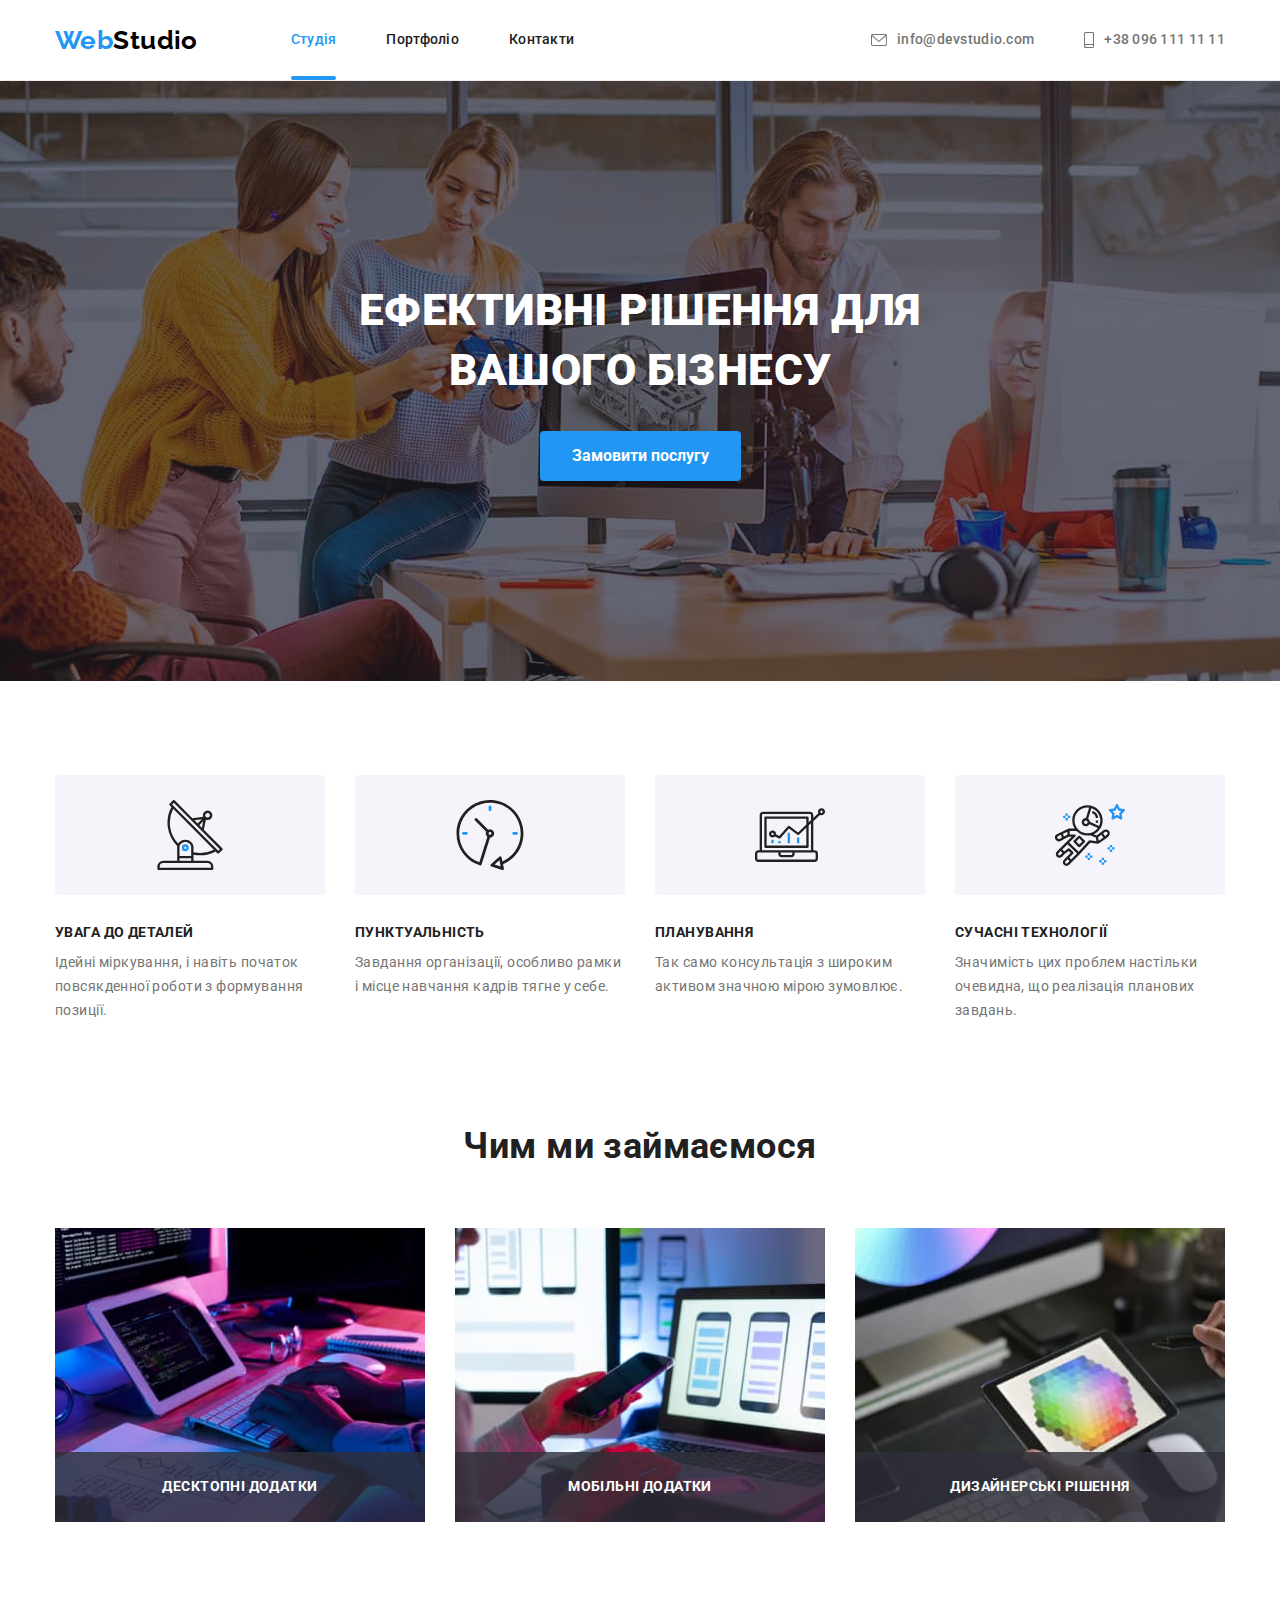
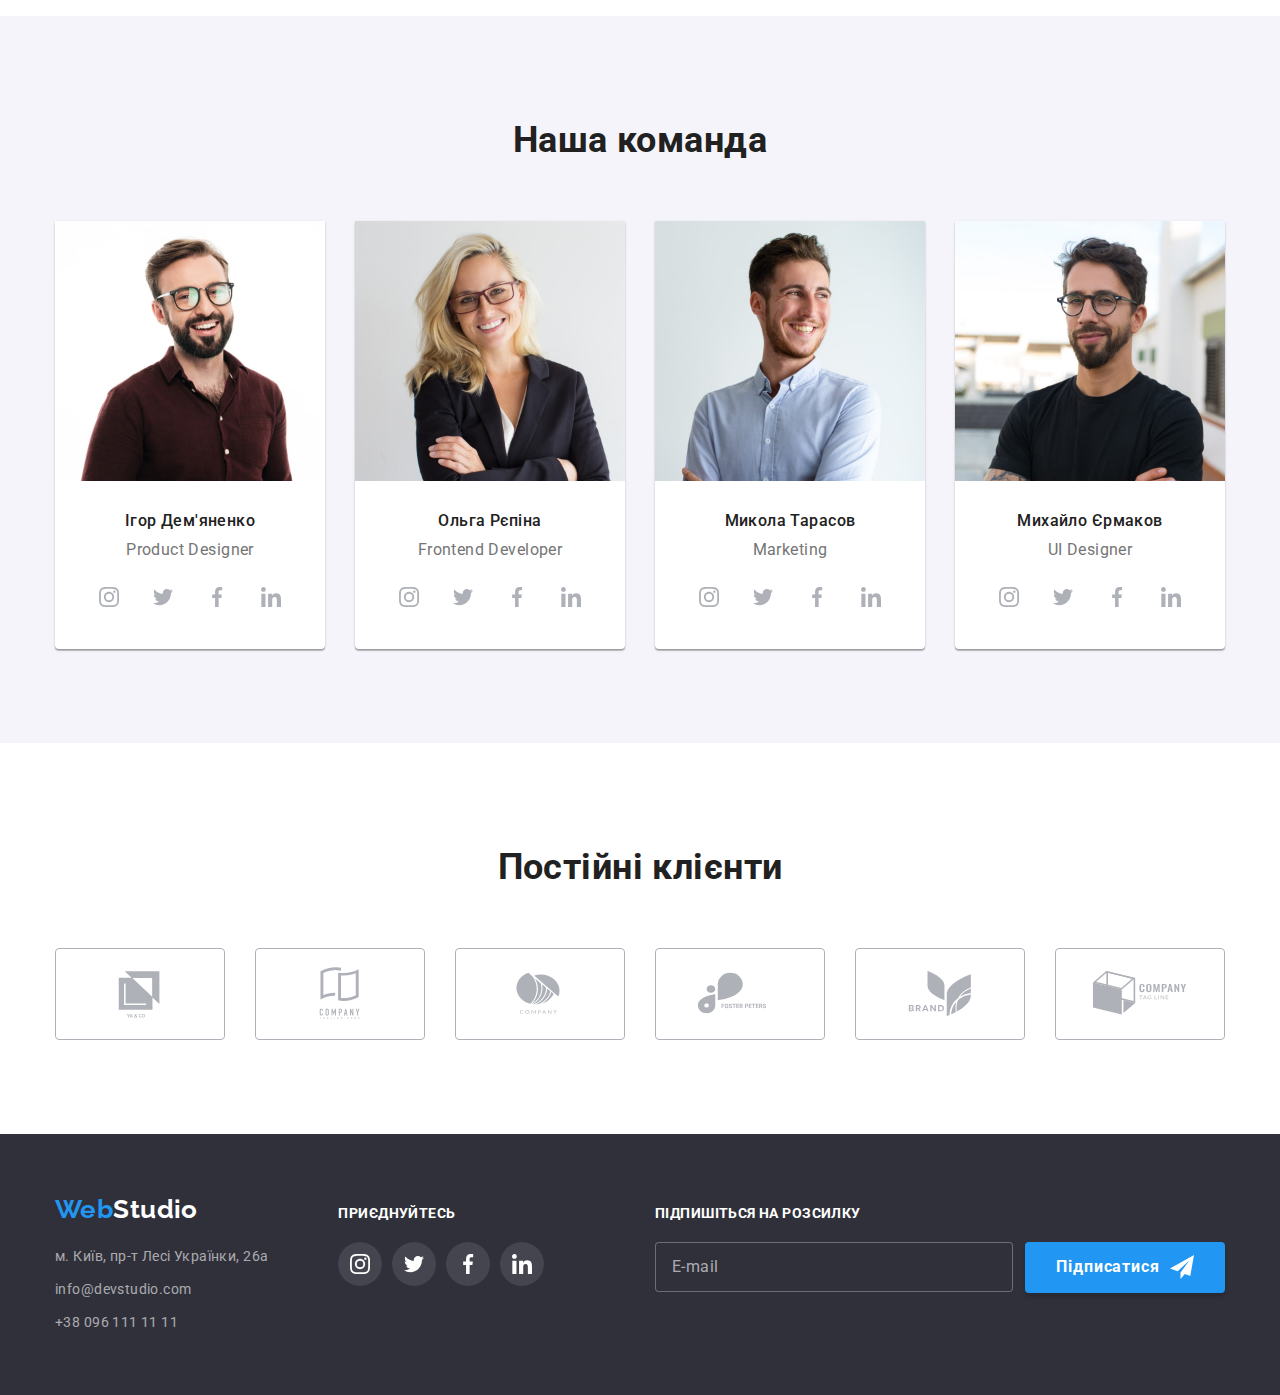
==== index.html @ 1600719b "7 hw" ====
<!DOCTYPE html>
<html lang="uk">
  <head>
    <meta charset="UTF-8" />
    <meta http-equiv="X-UA-Compatible" content="IE=edge" />
    <meta name="viewport" content="width=device-width, initial-scale=1.0" />
    <title>Студія</title>
    <link rel="preconnect" href="https://fonts.googleapis.com" />
    <link rel="preconnect" href="https://fonts.gstatic.com" crossorigin />
    <link
      rel="stylesheet"
      href="https://cdnjs.cloudflare.com/ajax/libs/modern-normalize/1.1.0/modern-normalize.min.css"
    />
    <link rel="stylesheet" href="./css/styles.css" />
    <link
      href="https://fonts.googleapis.com/css2?family=Raleway:wght@700&family=Roboto:wght@400;500;700;900&display=swap"
      rel="stylesheet"
    />
  </head>
  <body>
    <header class="page-header">
      <div class="container cont-navul">
        <nav class="main-nav">
          <a href="./index.html" class="logo">Web<span class="logo-studio">Studio</span></a>
          <ul class="site-nav">
            <li class="site-list">
              <div class="current">
                <a class="site-link site-link-ctyd" href="./index.html">Студія</a>
              </div>
            </li>
            <li class="site-list"><a class="site-link" href="./portfolio.html">Портфоліо</a></li>
            <li class="site-list"><a class="site-link" href="">Контакти</a></li>
          </ul>
        </nav>
        <ul class="contacts">
          <li class="site-list">
            <a class="contacts-link contacts-link-mail" href="mailto:info@devstudio.com"
              ><svg class="icon-mail">
                <use href="./images/icons.svg#icon-envelope"></use></svg>info@devstudio.com</a>
          </li>
          <li class="site-list">
            <a class="contacts-link contact-link-icon" href="tel:+380961111111">
              <svg class="icon-contact">
                <use href="./images/icons.svg#icon-smartphone"></use></svg>+38 096 111 11 11</a>
          </li>
        </ul>
      </div>
    </header>
    <main>
      <!--Hero section-->
      <section class="hero">
        <div class="hero-overlay"></div>
        <h1 class="hero-header">Ефективні рішення для вашого бізнесу</h1>
        <button type="button" class="hero-button" data-modal-open>Замовити послугу</button>
      </section>
      <!--Section  qualities -->
      <section class="section">
        <div class="container">
          <h2 class="qualities">Якості</h2>
          <ul class="gualities-ul">
            <li class="qualities-list">
              <div class="icons-qualities">
                <svg class="icon-css">
                  <use href="./images/icons.svg#icon-antenna-1"></use>
                </svg>
              </div>
              <h3 class="qualities-list-item">УВАГА ДО ДЕТАЛЕЙ</h3>
              <p class="qualities-list-paragraf">
                Ідейні міркування, і навіть початок повсякденної роботи з формування позиції.
              </p>
            </li>
            <li class="qualities-list">
              <div class="icons-qualities">
                <svg class="icon-css">
                  <use href="./images/icons.svg#icon-clock-1"></use>
                </svg>
              </div>
              <h3 class="qualities-list-item">ПУНКТУАЛЬНІСТЬ</h3>
              <p class="qualities-list-paragraf">
                Завдання організації, особливо рамки і місце навчання кадрів тягне у себе.
              </p>
            </li>
            <li class="qualities-list">
              <div class="icons-qualities">
                <svg class="icon-css">
                  <use href="./images/icons.svg#icon-diagram-1"></use>
                </svg>
              </div>
              <h3 class="qualities-list-item">ПЛАНУВАННЯ</h3>
              <p class="qualities-list-paragraf">
                Так само консультація з широким активом значною мірою зумовлює.
              </p>
            </li>
            <li class="qualities-list">
              <div class="icons-qualities">
                <svg class="icon-css">
                  <use href="./images/icons.svg#icon-astronaut-1"></use>
                </svg>
              </div>
              <h3 class="qualities-list-item">СУЧАСНІ ТЕХНОЛОГІЇ</h3>
              <p class="qualities-list-paragraf">
                Значимість цих проблем настільки очевидна, що реалізація планових завдань.
              </p>
            </li>
          </ul>
        </div>
      </section>
      <!--Section services-->
      <section class="section section-services">
        <div class="container">
          <h2 class="services">Чим ми займаємося</h2>
          <ul class="services-item">
            <li class="services-list">
              <div class="product-thumb">
                <img
                  class="img-services"
                  src="./images/services-img-1.jpg"
                  alt="Сайти для комп'ютерів"
                  width="370"
                  height="294"
                />
                <div class="img-actions">
                  <p class="img-action-paragraf">Десктопні додатки</p>
                </div>
              </div>
            </li>

            <li class="services-list">
              <div class="product-thumb">
                <img
                  class="img-services"
                  src="./images/services-img-2.jpg"
                  alt="Сайти для телефонів"
                  width="370"
                  height="294"
                />
                <div class="img-actions">
                  <p class="img-action-paragraf">Мобільні додатки</p>
                </div>
              </div>
            </li>
            <li class="services-list">
              <div class="product-thumb">
                <img
                  class="img-services"
                  src="./images/services-img-3.jpg"
                  alt="Сайти для планшетів"
                  width="370"
                  height="294"
                />
                <div class="img-actions">
                  <p class="img-action-paragraf">Дизайнерські рішення</p>
                </div>
              </div>
            </li>
          </ul>
        </div>
      </section>
      <!--Section team-->
      <section class="section section-team">
        <div class="container">
          <h2 class="team">Наша команда</h2>
          <ul class="team-people">
            <li class="team-img">
              <img
                class="img-photo"
                src="./images/team-img-1.jpg"
                alt="дизайнер"
                width="270"
                height="260"
              />
              <div class="container-team">
                <h3 class="team-img-header">Ігор Дем'яненко</h3>
                <p class="team-img-paragraf">Product Designer</p>
                <ul class="team-social">
                  <li class="team-list">
                    <a class="social-link" href="https://www.instagram.com/">
                      <svg class="icon-social">
                        <use href="./images/icons.svg#icon-instagram-2"></use>
                      </svg>
                    </a>
                  </li>
                  <li class="team-list">
                    <a class="social-link" href="https://twitter.com/">
                      <svg class="icon-social">
                        <use href="./images/icons.svg#icon-twitter-1"></use>
                      </svg>
                    </a>
                  </li>
                  <li class="team-list">
                    <a class="social-link" href="https://m.facebook.com/">
                      <svg class="icon-social">
                        <use href="./images/icons.svg#icon-facebook-1"></use>
                      </svg>
                    </a>
                  </li>
                  <li class="team-list">
                    <a class="social-link" href="https://ua.linkedin.com/">
                      <svg class="icon-social">
                        <use href="./images/icons.svg#icon-linkedin-1"></use>
                      </svg>
                    </a>
                  </li>
                </ul>
              </div>
            </li>
            <li class="team-img">
              <img
                class="img-photo"
                src="./images/team-img-2.jpg"
                alt="девелопер"
                width="270"
                height="260"
              />
              <div class="container-team">
                <h3 class="team-img-header">Ольга Рєпіна</h3>
                <p class="team-img-paragraf">Frontend Developer</p>
                <ul class="team-social">
                  <li class="team-list">
                    <a class="social-link" href="https://www.instagram.com/">
                      <svg class="icon-social">
                        <use href="./images/icons.svg#icon-instagram-2"></use>
                      </svg>
                    </a>
                  </li>
                  <li class="team-list">
                    <a class="social-link" href="https://twitter.com/">
                      <svg class="icon-social">
                        <use href="./images/icons.svg#icon-twitter-1"></use>
                      </svg>
                    </a>
                  </li>
                  <li class="team-list">
                    <a class="social-link" href="https://m.facebook.com/">
                      <svg class="icon-social">
                        <use href="./images/icons.svg#icon-facebook-1"></use>
                      </svg>
                    </a>
                  </li>
                  <li class="team-list">
                    <a class="social-link" href="https://ua.linkedin.com/">
                      <svg class="icon-social">
                        <use href="./images/icons.svg#icon-linkedin-1"></use>
                      </svg>
                    </a>
                  </li>
                </ul>
              </div>
            </li>
            <li class="team-img">
              <img
                class="img-photo"
                src="./images/team-img-3.jpg"
                alt="маркетолог"
                width="270"
                height="260"
              />
              <div class="container-team">
                <h3 class="team-img-header">Микола Тарасов</h3>
                <p class="team-img-paragraf">Marketing</p>
                <ul class="team-social">
                  <li class="team-list">
                    <a class="social-link" href="https://www.instagram.com/">
                      <svg class="icon-social">
                        <use href="./images/icons.svg#icon-instagram-2"></use>
                      </svg>
                    </a>
                  </li>
                  <li class="team-list">
                    <a class="social-link" href="https://twitter.com/">
                      <svg class="icon-social">
                        <use href="./images/icons.svg#icon-twitter-1"></use>
                      </svg>
                    </a>
                  </li>
                  <li class="team-list">
                    <a class="social-link" href="https://m.facebook.com/">
                      <svg class="icon-social">
                        <use href="./images/icons.svg#icon-facebook-1"></use>
                      </svg>
                    </a>
                  </li>
                  <li class="team-list">
                    <a class="social-link" href="https://ua.linkedin.com/">
                      <svg class="icon-social">
                        <use href="./images/icons.svg#icon-linkedin-1"></use>
                      </svg>
                    </a>
                  </li>
                </ul>
              </div>
            </li>
            <li class="team-img">
              <img
                class="img-photo"
                src="./images/team-img-4.jpg"
                alt="дизайнер"
                width="270"
                height="260"
              />
              <div class="container-team">
                <h3 class="team-img-header">Михайло Єрмаков</h3>
                <p class="team-img-paragraf">UI Designer</p>
                <ul class="team-social">
                  <li class="team-list">
                    <a class="social-link" href="https://www.instagram.com/">
                      <svg class="icon-social">
                        <use href="./images/icons.svg#icon-instagram-2"></use>
                      </svg>
                    </a>
                  </li>
                  <li class="team-list">
                    <a class="social-link" href="https://twitter.com/">
                      <svg class="icon-social">
                        <use href="./images/icons.svg#icon-twitter-1"></use>
                      </svg>
                    </a>
                  </li>
                  <li class="team-list">
                    <a class="social-link" href="https://m.facebook.com/">
                      <svg class="icon-social">
                        <use href="./images/icons.svg#icon-facebook-1"></use>
                      </svg>
                    </a>
                  </li>
                  <li class="team-list">
                    <a class="social-link" href="https://ua.linkedin.com/">
                      <svg class="icon-social">
                        <use href="./images/icons.svg#icon-linkedin-1"></use>
                      </svg>
                    </a>
                  </li>
                </ul>
              </div>
            </li>
          </ul>
        </div>
      </section>
      <!--Section customers-->
      <section class="section">
        <div class="container">
          <h2 class="team">Постійні клієнти</h2>
          <ul class="customers">
            <li class="customers-list">
              <a class="customer-link border" href="">
                <svg class="icons-customers"><use href="./images/icons.svg#icon-Logo"></use></svg>
              </a>
            </li>
            <li class="customers-list">
              <a class="customer-link border" href="">
                <svg class="icons-customers"><use href="./images/icons.svg#icon-Logo-1"></use></svg>
              </a>
            </li>
            <li class="customers-list">
              <a class="customer-link border" href="">
                <svg class="icons-customers"><use href="./images/icons.svg#icon-Logo-2"></use></svg>
              </a>
            </li>
            <li class="customers-list">
              <a class="customer-link border" href="">
                <svg class="icons-customers"><use href="./images/icons.svg#icon-Logo-3"></use></svg>
              </a>
            </li>
            <li class="customers-list">
              <a class="customer-link border" href="">
                <svg class="icons-customers"><use href="./images/icons.svg#icon-Logo-4"></use></svg>
              </a>
            </li>
            <li class="customers-list">
              <a class="customer-link border" href="">
                <svg class="icons-customers"><use href="./images/icons.svg#icon-Logo-5"></use></svg>
              </a>
            </li>
          </ul>
        </div>
      </section>
    </main>
    <!--Footer-->
    <footer class="footer">
      <div class="container container-footer">
        <div>
          <a href="./index.html" class="footer-logo"
            >Web<span class="footer-logo-studio">Studio</span></a
          >
          <address>
            <ul>
              <li class="footer-list">
                <a
                  class="footer-address"
                  href="https://goo.gl/maps/Q2tLbyH8QkegB77n8"
                  target="_blank"
                  rel="noopener noreferrer"
                  >м. Київ, пр-т Лесі Українки, 26a</a
                >
              </li>
              <li class="footer-list">
                <a class="footer-address" href="mailto:info@devstudio.com">info@devstudio.com</a>
              </li>
              <li class="footer-list">
                <a class="footer-address" href="tel:+380961111111">+38 096 111 11 11</a>
              </li>
            </ul>
          </address>
        </div>
        <div class="social-footer">
          <p class="footer-paragraf">Приєднуйтесь</p>
          <ul class="team-social">
            <li class="team-list">
              <a class="footer-link" href="https://www.instagram.com/">
                <svg class="icon-social">
                  <use href="./images/icons.svg#icon-instagram-2"></use>
                </svg>
              </a>
            </li>
            <li class="team-list">
              <a class="footer-link" href="https://twitter.com/">
                <svg class="icon-social">
                  <use href="./images/icons.svg#icon-twitter-1"></use>
                </svg>
              </a>
            </li>
            <li class="team-list">
              <a class="footer-link" href="https://m.facebook.com/">
                <svg class="icon-social">
                  <use href="./images/icons.svg#icon-facebook-1"></use>
                </svg>
              </a>
            </li>
            <li class="team-list">
              <a class="footer-link" href="https://ua.linkedin.com/">
                <svg class="icon-social">
                  <use href="./images/icons.svg#icon-linkedin-1"></use>
                </svg>
              </a>
            </li>
          </ul>
        </div>
        <div class="subscribe-footer">
          <p class="footer-paragraf">Підпишіться на розсилку</p>

          <form class="subscribe-form" autocomplete="off">
            <div class="subscribe-element">
              <label for="mail"></label>
              <input type="email" id="mail" placeholder="E-mail" class="subscribe-input" />
              <button type="submit" class="subscribe-button">
                Підписатися
                <svg class="subscribe-svg">
                  <use href="./images/icons.svg#icon-icon-send-1"></use>
                </svg>
              </button>
            </div>
          </form>
        </div>
      </div>
    </footer>
    <!--Backdrop-->
    <div class="backdrop is-hidden" data-modal>
      <div class="modal">
        <button type="button" class="close-modal" data-modal-close>
          <svg class="modal-icon">
            <use href="./images/icons.svg#icon-close-black-18dp-2-1"></use>
          </svg>
        </button>
        <!--speaker-form-->
        <form class="speaker-form" autocomplete="off">
          <p class="modal-title">Залиште свої дані, ми вам передзвонимо</p>
          <div class="form-element">
            <label for="name" class="form-label">Ім'я</label>
            <div class="svg-form svg-hover">
              <input type="text" id="name" class="form-input" required /><svg
                class="form-icon-name"
              >
                <use href="./images/icons.svg#icon-Vector-4"></use>
              </svg>
            </div>
          </div>
          <div class="form-element">
            <label for="tel" class="form-label">Телефон</label>
            <div class="svg-form">
              <input type="tel" name="tel" id="tel" class="form-input" /><svg class="form-icon-tel">
                <use href="./images/icons.svg#icon-Vector-5"></use>
              </svg>
            </div>
          </div>
          <div class="form-element">
            <label for="email" class="form-label">Пошта</label>
            <div class="svg-form">
              <input type="email" name="mail" id="email" class="form-input" /><svg
                class="form-icon-mail"
              >
                <use href="./images/icons.svg#icon-Vector-6"></use>
              </svg>
            </div>
          </div>

          <div class="form-element">
            <label for="comment" class="form-label">Коментар</label>
            <textarea
              name="comment"
              id="comment"
              rows=""
              placeholder="Введіть текст"
              class="form-textarea"
            ></textarea>
          </div>

          <div class="accept">
            <input
              type="checkbox"
              id="accept"
              name="accept"
              class="check visually-hidden"
              required
            />
            <label for="accept" class="form-policy">
              <div class="checkbox">
                <svg class="checkebox-icon">
                  <use class="check-vectop" href="./images/icons.svg#icon-Vector-8"></use>
                </svg>
              </div>
              Погоджуюся з розсилкою та приймаю
              <div class="current">
                <a class="form-link" href="">Умови договору</a>
              </div>
            </label>
          </div>
          <div class="btm-form">
            <button type="submit" class="button-form">Відправити</button>
          </div>
        </form>
      </div>
    </div>
    <script src="./js/modal.js"></script>
  </body>
</html>
---- css/styles.css ----
:root {
  --basic-text-colour: #757575;
  --secondary-text-colour: #212121;
  --logo-text-color: #000000;
  --address-text-colour: rgba(255, 255, 255, 0.6);
  --accent-colour: #2196f3;
  --basic-text-or-background: #ffffff;
  --secondary-background: #2f303a;
  --others-background: #f5f4fa;
  --button-background: #188ce8;
  --svg-fill: #afb1b8;
  --cubic-bezier: cubic-bezier(0.4, 0, 0.2, 1);
}

h1,
h2,
h3,
h4,
h5,
h6,
ul,
p {
  margin: 0;
}

ul {
  padding-left: 0;
}

body {
  background-color: var(--basic-text-or-background);
  font-family: 'Roboto', sans-serif;
  color: var(--basic-text-colour);
  letter-spacing: 0.03em;
  font-size: 14px;
  line-height: 1.7;
}

/*Section header */

.container {
  margin-left: auto;
  margin-right: auto;
  width: 1200px;
  padding-left: 15px;
  padding-right: 15px;
}

.page-header {
  border-bottom: 1px solid #ececec;
}

.cont-navul {
  display: flex;
  align-items: center;
}

.main-nav {
  display: flex;
  align-items: center;
}

.logo,
.footer-logo {
  color: var(--accent-colour);
  font-size: 26px;
  line-height: 1.19;
  font-weight: 700;
  font-family: 'Raleway', sans-serif;
  text-decoration: none;
}

.logo-studio {
  color: var(--logo-text-color);
}

.site-nav {
  display: flex;
  margin-left: 93px;
}

.site-nav .site-list:not(:last-child) {
  margin-right: 50px;
}

.site-nav .site-link {
  color: var(--secondary-text-colour);
  font-size: 14px;
  font-weight: 500;
  line-height: 1.14;
  letter-spacing: 0.02em;
  text-decoration: none;
  padding-top: 32px;
  padding-bottom: 32px;
  display: block;

  transition-property: color;
  transition-duration: 250ms;
  transition-timing-function: var(--cubic-bezier);
}

.site-nav .site-link:hover,
.site-nav .site-link:focus {
  color: var(--accent-colour);
}

.site-nav .site-link-ctyd {
  color: var(--accent-colour);
}

.site-nav .site-link-port {
  color: var(--accent-colour);
}
.site-link-port .contacts {
  display: flex;
  margin-left: auto;
}

.contacts .site-list:not(:last-child) {
  margin-right: 50px;
}

.contacts {
  display: flex;
  margin-left: auto;
}

.contacts-link {
  padding-top: 32px;
  padding-bottom: 32px;
  display: flex;
  justify-content: center;
  align-items: center;
  color: var(--basic-text-colour);
  font-size: 14px;
  font-weight: 500;
  line-height: 1.14;
  letter-spacing: 0.02em;
  text-decoration: none;

  transition-property: color;
  transition-duration: 250ms;
  transition-timing-function: var(--cubic-bezier);
}

.contacts-link:hover,
.contacts-link:focus {
  color: var(--accent-colour);
}
.contacts-link-mail {
  fill: var(--basic-text-colour);
}

.contacts-link-mail:hover,
.contacts-link-mail:focus {
  fill: var(--accent-colour);
}
.contact-link-icon {
  fill: var(--basic-text-colour);
}
.contact-link-icon:hover,
.contact-link-icon:focus {
  fill: var(--accent-colour);
}
.icon-mail {
  width: 16px;
  height: 12px;
  margin-right: 10px;
  color: var(--basic-text-colour);
}

.icon-mail:hover,
.icon-mail:focus {
  color: var(--accent-colour);
}
.icon-contact {
  width: 10px;
  height: 16px;
  margin-right: 10px;
}
.site-nav .current {
  position: relative;
  display: block;
  color: var(--accent-colour);
}
.site-list .current::after {
  content: '';
  position: absolute;
  background: var(--accent-colour);
  border-radius: 2px;
  width: 100%;
  height: 4px;
  bottom: 0px;
}

/*Section hero */

.hero {
  text-align: center;
  padding-bottom: 200px;
  padding-top: 200px;
  max-width: 1600px;
  max-height: 600px;
  margin-left: auto;
  margin-right: auto;
  background-position: center;
  background-repeat: no-repeat;
  background-size: cover;
  background-image: linear-gradient(to right, rgba(47, 48, 58, 0.4), rgba(47, 48, 58, 0.4)),
    url(../images/people-1.jpg);
}

.hero-header {
  color: var(--basic-text-or-background);
  font-weight: 900;
  font-size: 44px;
  line-height: 1.36;
  text-transform: uppercase;
  text-align: center;
  width: 698px;
  margin-bottom: 30px;
  margin-left: auto;
  margin-right: auto;
}

.hero .hero-button {
  color: var(--basic-text-or-background);
  background-color: var(--accent-colour);
  font-weight: 700;
  font-size: 16px;
  line-height: 1.9;
  cursor: pointer;
  font-family: inherit;
  padding: 10px 32px;
  border-radius: 4px;
  text-align: center;
  border: none;
  box-shadow: 0px 4px 4px rgba(0, 0, 0, 0.15);
}
.hero .hero-button {
  transition-property: background-color;
  transition-duration: 250ms;
  transition-timing-function: var(--cubic-bezier);
}

.hero .hero-button:hover,
.hero-button:focus {
  background-color: var(--button-background);
}

/*Section  qualities*/
.section {
  padding-top: 94px;
  padding-bottom: 94px;
}
.qualities {
  /*.visually-hidden*/
  position: absolute;
  width: 1px;
  height: 1px;
  margin: -1px;
  border: 0;
  padding: 0;

  white-space: nowrap;
  clip-path: inset(100%);
  clip: rect(0 0 0 0);
  overflow: hidden;
}
.gualities-ul {
  display: flex;
  gap: 30px;
}
.qualities-list {
  width: 270px;
  margin-right: 30px;
}
.qualities-list:nth-child(1n) {
  margin: 0;
}
.icons-qualities {
  width: 270px;
  height: 120px;
  background-color: var(--others-background);
  display: flex;
  justify-content: center;
  align-items: center;
  border-radius: 4px;
}
.icon-css {
  width: 70px;
  height: 70px;
  fill: none;
}

.qualities-list,
.services-list,
.team-img {
  list-style: none;
}

.qualities-list > .qualities-list-item {
  font-weight: 700;
  font-size: 14px;
  line-height: 1.14;
  color: var(--secondary-text-colour);
  text-transform: uppercase;
  margin-top: 30px;
}
.qualities-list-paragraf {
  margin-top: 10px;
}

/*Section services*/
.section-services {
  padding-top: 0;
}

.services {
  margin-bottom: 50px;
}

.services-item {
  display: flex;
  gap: 30px;
}
.img-services {
  width: 370px;
  height: 294px;
  margin: auto;
  display: block;
}
.product-thumb {
  position: relative;
}

.img-actions {
  position: absolute;
  width: 370px;
  height: 70px;
  background: rgba(47, 48, 58, 0.8);
  bottom: 0;
  left: 0;
}
.img-action-paragraf {
  font-weight: 700;
  font-size: 14px;
  line-height: 1.14;
  color: var(--basic-text-or-background);
  text-transform: uppercase;
  text-align: center;
  padding: 27px 0;
}

.services,
.team {
  color: var(--secondary-text-colour);
  font-weight: 700;
  font-size: 36px;
  line-height: 1.7;
  text-align: center;
}

/*Section team*/

.section-team {
  background-color: var(--others-background);
}

.team {
  margin-bottom: 50px;
}

.team-people {
  display: flex;
}

.img-photo {
  display: block;
}
.team-img {
  margin-right: 30px;
  background: var(--basic-text-or-background);
  box-shadow: 0px 1px 3px rgba(0, 0, 0, 0.12), 0px 1px 1px rgba(0, 0, 0, 0.14),
    0px 2px 1px rgba(0, 0, 0, 0.2);
  border-radius: 0px 0px 4px 4px;
}

.team-img:last-child {
  margin-right: 0;
}

.team-img-header {
  color: var(--secondary-text-colour);
  font-weight: 500;
  font-size: 16px;
  line-height: 1.2;
}

.team-img-paragraf {
  color: var(--basic-text-colour);
  font-size: 16px;
  line-height: 1.2;
  margin-top: 10px;
  margin-bottom: 16px;
}

.container-team {
  padding: 30px 0;
  width: 270px;
  text-align: center;
}
.team-social {
  display: flex;
  justify-content: center;
  align-items: center;
  margin-top: 16px;
  list-style: none;
}

.team-list:not(:last-child) {
  margin-right: 10px;
}

.social-link {
  width: 44px;
  height: 44px;
  display: flex;
  justify-content: center;
  align-items: center;
  fill: var(--svg-fill);
  background-color: var(--basic-text-or-background);
  border-radius: 50%;
  border: none;

  transition-property: background-color, fill;
  transition-duration: 250ms;
  transition-timing-function: var(--cubic-bezier);
}

.social-link:hover,
.social-link:focus {
  fill: var(--basic-text-or-background);
  background-color: var(--accent-colour);
}

.icon-social {
  width: 20px;
  height: 20px;
}

.icon-social:hover,
.icon-social:focus {
  fill: var(--basic-text-or-background);
}
/*Section customers*/

.customers {
  display: flex;
  list-style: none;
}
.customers-list {
  width: 170px;
  margin-right: 30px;
}
.customers-list:nth-child(6) {
  margin-right: 0;
}
.customers-list:not(:last-child) {
  margin-right: 30px;
}

.customer-link {
  width: 170px;
  height: 92px;
  display: flex;
  justify-content: center;
  align-items: center;
  color: var(--svg-fill);

  transition-property: color;
  transition-duration: 250ms;
  transition-timing-function: var(--cubic-bezier);
}

.customer-link:hover,
.customer-link:focus {
  color: var(--accent-colour);
}
.border {
  border: 1px solid var(--svg-fill);
  border-radius: 4px;
  background-color: var(--basic-text-or-background);
}
.border:hover,
.border:focus {
  color: var(--accent-colour);
  border-color: var(--accent-colour);
}

.icons-customers {
  width: 106px;
  height: 60px;
  fill: currentColor;
}
/*Backdrop*/

.backdrop {
  position: fixed;
  top: 0;
  left: 0;
  width: 100%;
  height: 100%;
  background-color: rgba(0, 0, 0, 0.2);
  opacity: 1;
  transition-property: opasity;
  transition-duration: 250ms;
  transition-timing-function: var(--cubic-bezier);
}

.is-hidden {
  opacity: 0;
  pointer-events: none;
  visibility: hidden;
}

.backdrop.is-hidden .modal {
  transform: translate(-50%, -50%) scale(1.1);
}

.modal {
  position: absolute;
  top: 50%;
  left: 50%;
  min-width: 528px;
  min-height: 581px;
  border-radius: 4px;
  padding: 8px;
  background-color: var(--basic-text-or-background);

  transform: translate(-50%, -50%) scale(1);

  transition: transform 250ms var(--cubic-bezier), opacity 250ms var(--cubic-bezier),
    visibility 250ms var(--cubic-bezier);
}

.close-modal {
  position: absolute;
  display: flex;
  justify-content: center;
  align-items: center;
  right: 8px;
  top: 8px;
  width: 30px;
  height: 30px;
  background: var(--basic-text-or-background);
  border: 1px solid rgba(0, 0, 0, 0.1);
  border-radius: 50%;
  cursor: pointer;
}

.modal-icon {
  width: 18px;
  height: 18px;
  fill: var(--logo-text-color);

  transition-property: fill;
  transition-duration: 250ms;
  transition-timing-function: var(--cubic-bezier);
}

.modal-icon:hover,
.modal-icon:focus {
  fill: var(--accent-colour);
}

/* speaker-form*/

.modal-title {
  text-align: center;
  margin-bottom: 12px;
  font-weight: 700;
  font-size: 20px;
  line-height: 1.15;
  letter-spacing: 0.03em;
  color: var(--secondary-text-colour);
}

.speaker-form {
  width: 528px;
  margin-left: auto;
  margin-right: auto;
  padding: 40px 40px;
}

.form-element {
  margin-top: 10px;
  display: flex;
  flex-direction: column;
}

.form-label {
  margin-bottom: 4px;
  font-size: 12px;
  line-height: 1.16;
  letter-spacing: 0.01em;

  color: var(--basic-text-colour);
}

.form-input {
  margin: 0;
  padding-left: 42px;

  border: none;
  height: 40px;
  width: 100%;
  border: 1px solid rgba(33, 33, 33, 0.2);
  border-radius: 4px;
  outline: none;

  transition-property: border;
  transition-duration: 250ms;
  transition-timing-function: var(--cubic-bezier);
}
.form-input:hover,
.form-input:focus {
  border: 1px solid var(--accent-colour);
}
.form-input:hover + svg,
.form-input:focus + svg {
  fill: var(--accent-colour);
}

.svg-form {
  position: relative;
  fill: var(--secondary-text-colour);

  transition-property: fill;
  transition-duration: 250ms;
  transition-timing-function: var(--cubic-bezier);
}

.form-icon-name {
  position: absolute;
  width: 12px;
  height: 12px;
  top: 50%;
  left: 17px;
  transform: translateY(-50%);
}

.form-icon-tel {
  position: absolute;
  width: 13px;
  height: 13px;
  top: 50%;
  left: 17px;
  transform: translateY(-50%);
}
.form-icon-mail {
  position: absolute;
  width: 15px;
  height: 12px;
  top: 50%;
  left: 14px;
  transform: translateY(-50%);
}

.form-textarea {
  margin: 0;
  padding: 12px 16px;
  border: none;
  border: 1px solid rgba(33, 33, 33, 0.2);
  border-radius: 4px;
  width: 100%;
  height: 120px;
  outline: none;
  resize: none;

  transition-property: border;
  transition-duration: 250ms;
  transition-timing-function: var(--cubic-bezier);
}
.form-textarea:hover,
.form-textarea:focus {
  border: 1px solid var(--accent-colour);
}

.form-element textarea::placeholder {
  color: rgba(117, 117, 117, 0.5);
  font-size: 12px;
  line-height: 1.16;
  letter-spacing: 0.01em;
  resize: none;
}

.accept {
  padding: 0;
  margin-top: 20px;
  display: flex;
  align-items: center;
  justify-content: center;
}

.visually-hidden {
  position: absolute;
  width: 1px;
  height: 1px;
  margin: -1px;
  border: 0;
  padding: 0;

  white-space: nowrap;
  clip-path: inset(100%);
  clip: rect(0 0 0 0);
  overflow: hidden;
}
.checkbox {
  display: flex;
  border: 2px solid var(--secondary-text-colour);
  width: 15px;
  height: 15px;
  border-radius: 3px;
  align-items: center;
  margin-right: 7px;
}

.accept input:checked + label .checkbox {
  background: var(--accent-colour);
  border: 2px solid var(--accent-colour);
}

.checkebox-icon {
  width: 11px;
  height: 8px;
}
.form-policy {
  display: flex;
  align-items: center;
  font-size: 14px;
  line-height: 1.7;
  letter-spacing: 0.03em;

  color: var(--basic-text-colour);
}
.accept .current {
  position: relative;
  display: block;
  color: var(--accent-colour);
}
.current .form-link::before {
  content: '';
  position: absolute;
  background: var(--accent-colour);
  border-radius: 2px;
  width: 100%;
  height: 0.5px;
  bottom: 4px;
}

.form-link {
  color: var(--accent-colour);
  padding-left: 5px;
  text-decoration: none;
}

.btm-form {
  display: flex;
  align-items: center;
  justify-content: center;
}

.button-form {
  color: var(--basic-text-or-background);
  background-color: var(--accent-colour);
  font-weight: 700;
  font-size: 16px;
  line-height: 1.9;
  cursor: pointer;
  font-family: inherit;
  text-align: center;
  letter-spacing: 0.06em;
  border: none;
  box-shadow: 0px 4px 4px rgba(0, 0, 0, 0.15);
  border-radius: 4px;
  padding: 10px 52px;
  margin-top: 30px;
  margin-left: 0;
  margin-right: 0;

  transition-property: background-color;
  transition-duration: 250ms;
  transition-timing-function: var(--cubic-bezier);
}

.button-form:hover,
.button-form:focus {
  background-color: var(--button-background);
}

/*Section footer*/

.footer {
  background-color: var(--secondary-background);
  padding-top: 60px;
  padding-bottom: 60px;
}

.footer-logo {
  margin-bottom: 20px;
  display: block;
}

.footer-logo-studio {
  color: var(--basic-text-or-background);
}

.footer-address {
  font-size: 14px;
  line-height: 1.7;
  color: var(--address-text-colour);
  text-decoration: none;
  font-style: normal;

  transition-property: color;
  transition-duration: 250ms;
  transition-timing-function: var(--cubic-bezier);
}

.footer-address:hover,
.footer-address:focus {
  color: var(--basic-text-or-background);
}

.footer-list {
  list-style: none;
}

.footer-list:not(:last-child) {
  margin-bottom: 9px;
}

.container-footer {
  display: flex;
  align-items: baseline;
}

.social-footer {
  margin-left: 70px;
}
.footer-paragraf {
  font-weight: 700;
  font-size: 14px;
  line-height: 1.14;
  color: var(--basic-text-or-background);
  text-transform: uppercase;
  margin-bottom: 20px;
}

.team-social {
  margin-top: 0;
}
.footer-link {
  width: 44px;
  height: 44px;
  display: flex;
  justify-content: center;
  align-items: center;
  fill: var(--basic-text-or-background);
  background: rgba(255, 255, 255, 0.1);
  border-radius: 50%;

  transition-property: background-color;
  transition-duration: 250ms;
  transition-timing-function: var(--cubic-bezier);
}

.footer-link:hover,
.footer-link:focus {
  background-color: var(--accent-colour);
}
.subscribe-footer {
  margin-left: auto;
}
.subscribe-form {
  padding: 0;
}

.subscribe-element {
  margin-top: 20px;
  display: flex;
  justify-content: baseline;
}

.subscribe-input {
  margin: 0;
  width: 358px;
  height: 50px;
  border: 1px solid rgba(255, 255, 255, 0.3);
  border-radius: 4px;
  background-color: var(--secondary-background);
  padding: 15px 16px;
  color: rgba(255, 255, 255, 0.6);

  transition-property: border-color;
  transition-duration: 250ms;
  transition-timing-function: var(--cubic-bezier);
}
.subscribe-input:focus {
  border-color: var(--basic-text-or-background);
}

.subscribe-input::placeholder {
  letter-spacing: 0.03em;
  font-size: 16px;
  line-height: 1.25;
  color: rgba(255, 255, 255, 0.6);
}

.subscribe-button {
  display: flex;
  justify-content: center;
  text-align: center;
  align-items: center;

  width: 200px;

  background: var(--accent-colour);
  box-shadow: 0px 4px 4px rgba(0, 0, 0, 0.15);
  border-radius: 4px;
  color: var(--basic-text-or-background);

  font-weight: 700;
  font-size: 16px;
  line-height: 1.9;
  letter-spacing: 0.06em;

  padding: 10px 0;

  border: none;
  cursor: pointer;
  margin-left: 12px;

  transition-property: background-color;
  transition-duration: 250ms;
  transition-timing-function: var(--cubic-bezier);
}

.subscribe-button:hover,
.subscribe-button:focus {
  background-color: var(--button-background);
}

.subscribe-svg {
  width: 24px;
  height: 24px;
  margin-left: 10px;
}

/* Portfolio categories projects*/

.our-works {
  /*.visually-hidden*/
  position: absolute;
  width: 1px;
  height: 1px;
  margin: -1px;
  border: 0;
  padding: 0;

  white-space: nowrap;
  clip-path: inset(100%);
  clip: rect(0 0 0 0);
  overflow: hidden;
}

.categories .categories-btn {
  background-color: var(--others-background);
  color: var(--secondary-text-colour);
  font-family: inherit;
  font-weight: 500;
  font-size: 16px;
  line-height: 1.6;
  cursor: pointer;
  border: none;
  border-radius: 4px;
  padding: 8px 22px;
  display: inline-block;

  transition-property: background-color, color, box-shadow;
  transition-duration: 250ms;
  transition-timing-function: var(--cubic-bezier);
}
.categories .categories-btn:hover,
.categories .categories-btn:focus {
  background-color: var(--accent-colour);
}

.categories .categories-btn:nth-child(5) {
  margin-right: 0px;
}

.categories {
  gap: 8px;
  display: flex;
  justify-content: center;
  margin-bottom: 50px;
}

.categories-btn:hover,
.categories-btn:focus {
  background-color: var(--accent-colour);
  color: var(--basic-text-or-background);
  box-shadow: 0px 3px 1px rgba(0, 0, 0, 0.1), 0px 1px 2px rgba(0, 0, 0, 0.08),
    0px 2px 2px rgba(0, 0, 0, 0.12);
}

.list,
.site-list,
.progect {
  list-style: none;
}

.progects {
  display: flex;
  flex-wrap: wrap;
  gap: 30px;
  padding-left: 0;
}

.progect {
  background-color: var(--basic-text-or-background);
}

.progect-img-header {
  font-weight: 700;
  font-size: 18px;
  line-height: 2;
  letter-spacing: 0.06em;
  color: var(--secondary-text-colour);
  margin-bottom: 4px;
}

.container-cards {
  border-bottom: 1px solid #eeeeee;
  border-left: 1px solid #eeeeee;
  border-right: 1px solid #eeeeee;
  padding: 20px 24px;
}

.progect-img-paragraf {
  color: var(--basic-text-colour);
  font-size: 16px;
  line-height: 1.9;
}

.portfolio-img {
  display: block;
  max-width: 100%;
  height: auto;
}

.progect-link {
  display: block;
  text-decoration: none;

  transition-property: box-shadow;
  transition-duration: 250ms;
  transition-timing-function: var(--cubic-bezier);
}

.progect-link:hover,
.progect-link:focus {
  box-shadow: 0px 1px 1px rgba(0, 0, 0, 0.12), 0px 4px 4px rgba(0, 0, 0, 0.06),
    1px 4px 6px rgba(0, 0, 0, 0.16);
}

.portfolio-thumb {
  position: relative;
  overflow: hidden;
}

.product-overlay {
  position: absolute;
  bottom: 0;
  width: 100%;
  height: 100%;
  background: rgba(33, 150, 243, 0.9);
  color: var(--basic-text-or-background);
  font-size: 18px;
  line-height: 1.5;
  letter-spacing: 0.03em;
  padding: 63px 24px;
  opacity: 0;

  transform: translateY(100%);
  transition-property: transform;
  transition-duration: 250ms;
  transition-timing-function: var(--cubic-bezier);
}

.portfolio-thumb:hover .product-overlay {
  opacity: 1;
  transform: translateY(0);
}
.progect-link:hover .portfolio-thumb > .product-overlay {
  transform: translateY(0);
  opacity: 1;
}
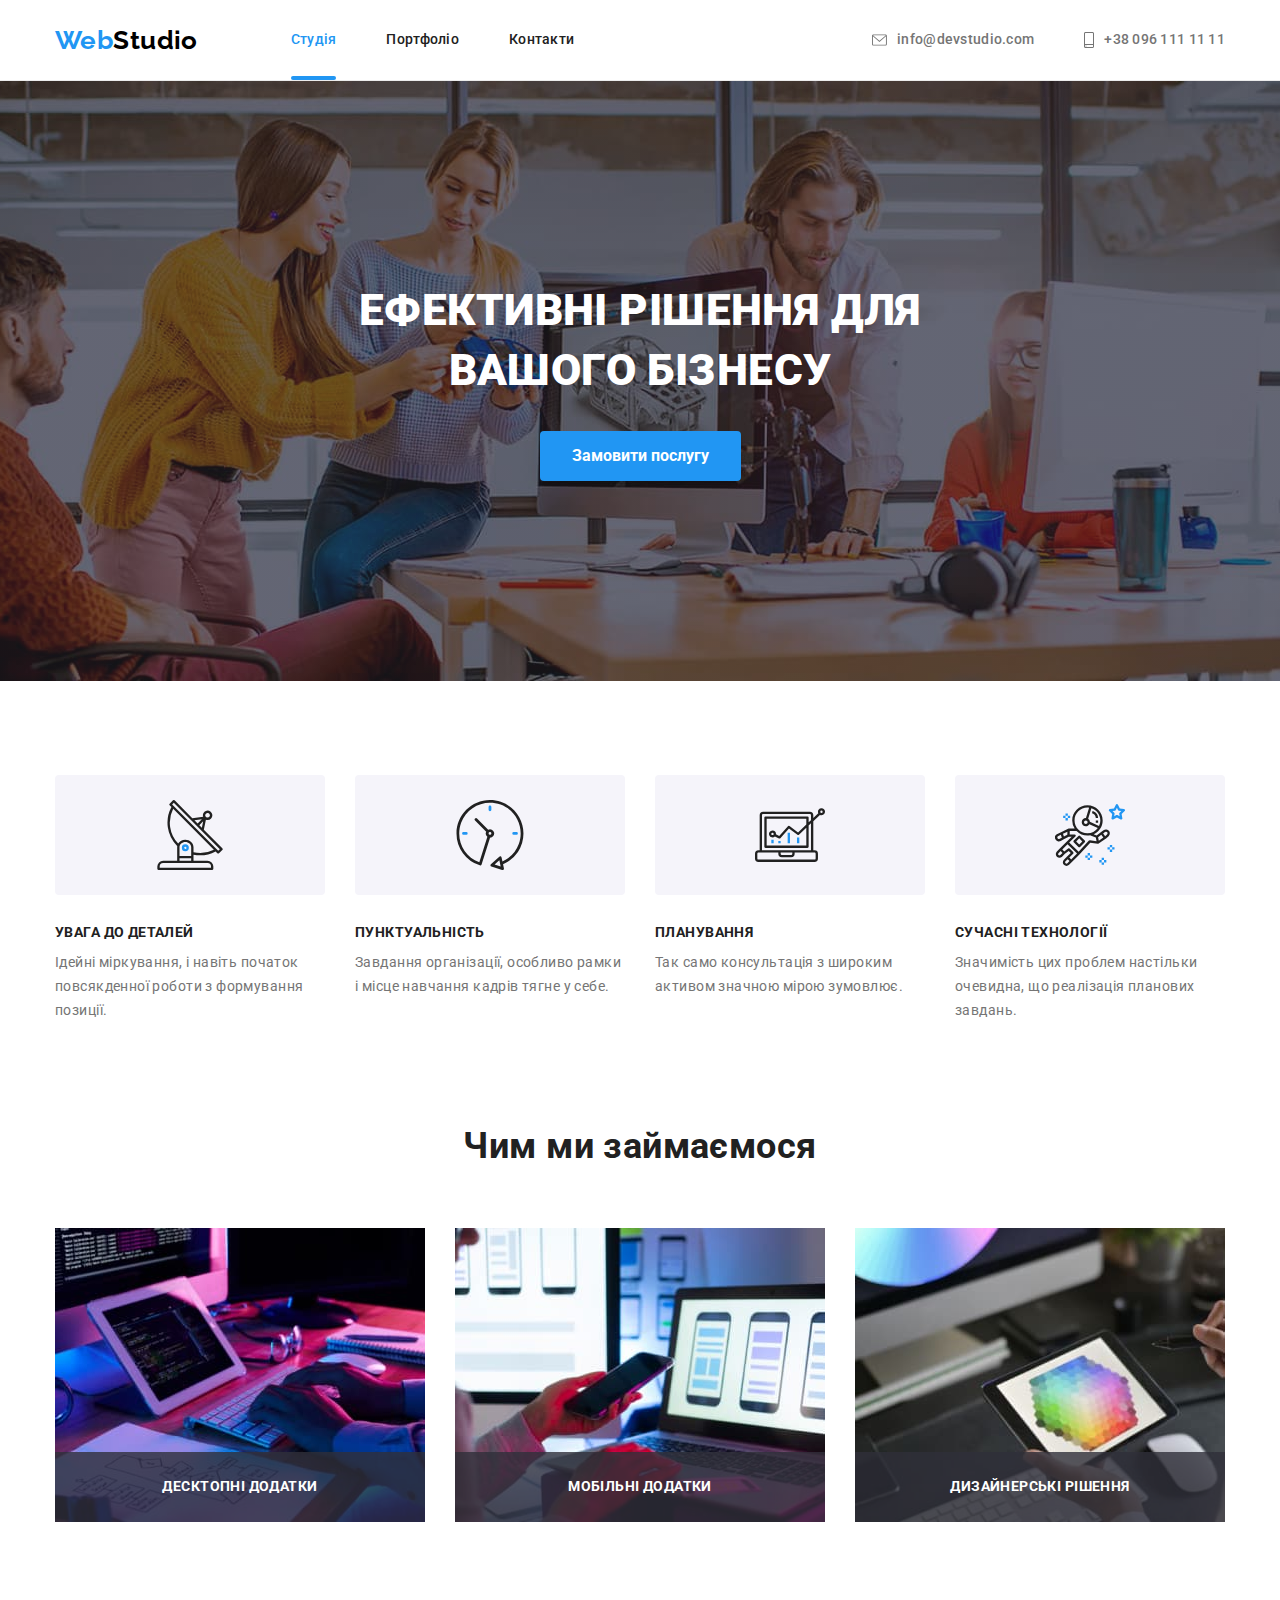
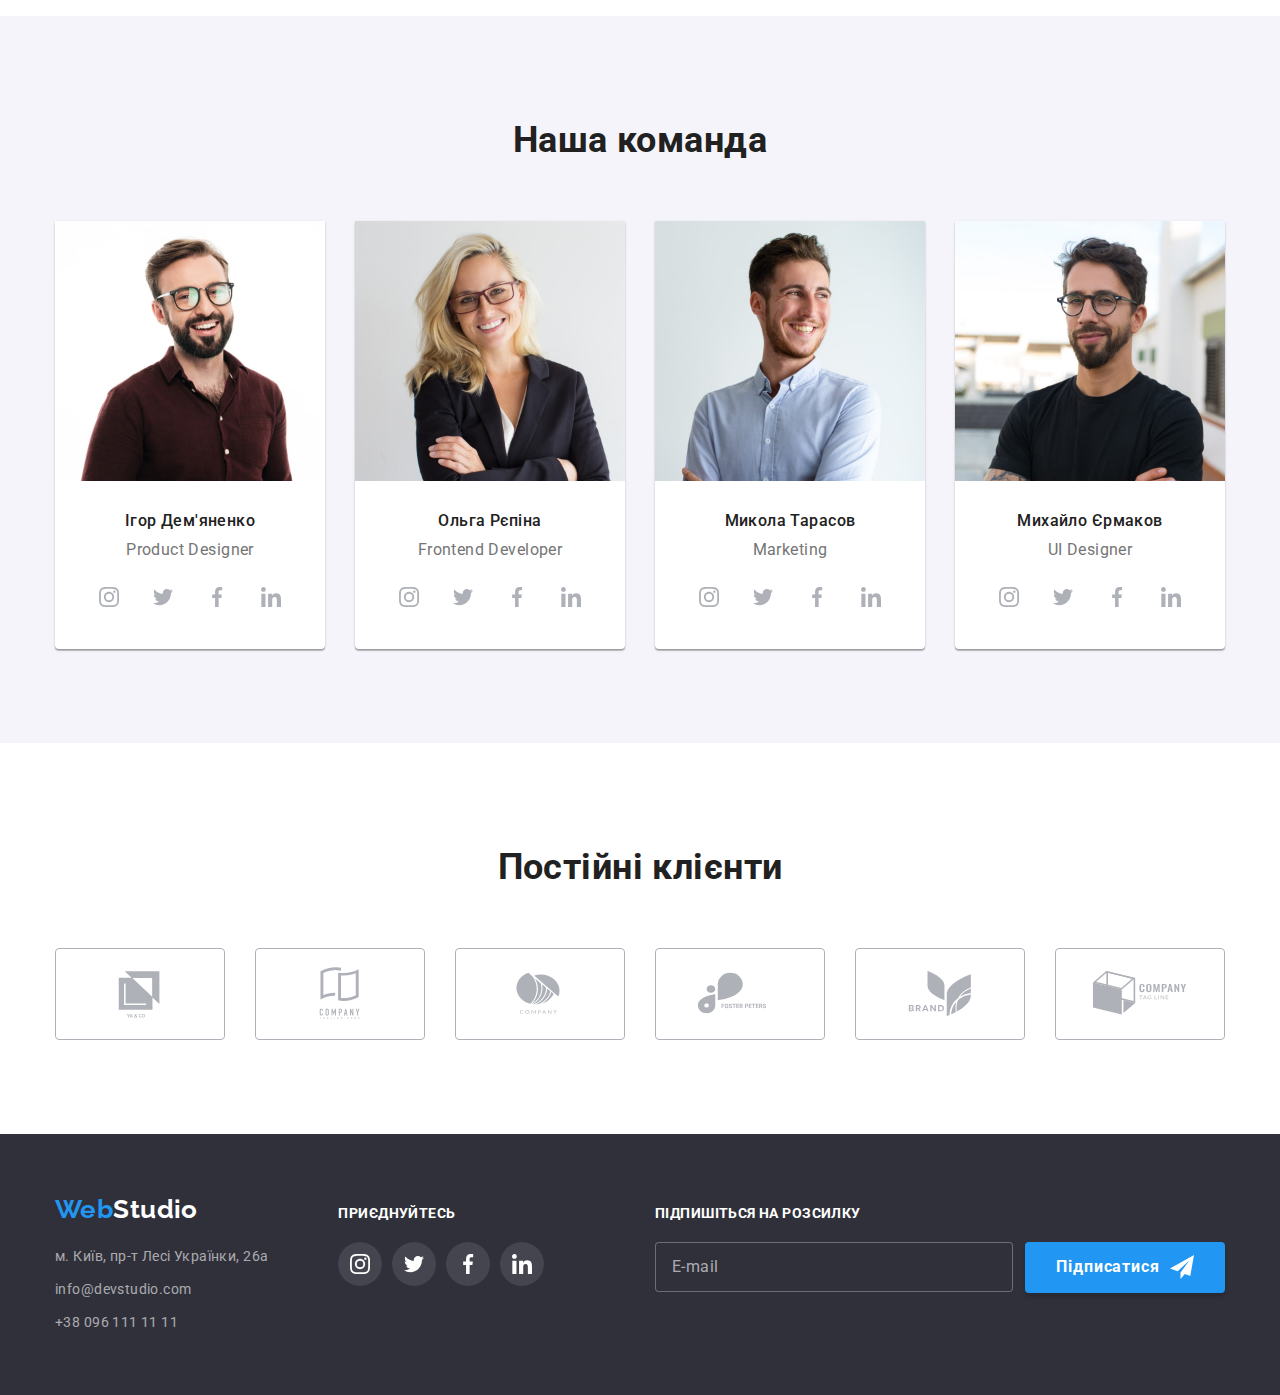
==== commit 57922448: "7hw bem" ====
--- a/index.html
+++ b/index.html
@@ -49,9 +49,9 @@
     <main>
       <!--Hero section-->
       <section class="hero">
-        <div class="hero-overlay"></div>
-        <h1 class="hero-header">Ефективні рішення для вашого бізнесу</h1>
-        <button type="button" class="hero-button" data-modal-open>Замовити послугу</button>
+        <div class="hero__overlay"></div>
+        <h1 class="hero__header">Ефективні рішення для вашого бізнесу</h1>
+        <button type="button" class="hero__button" data-modal-open>Замовити послугу</button>
       </section>
       <!--Section  qualities -->
       <section class="section">
@@ -463,69 +463,69 @@
         </button>
         <!--speaker-form-->
         <form class="speaker-form" autocomplete="off">
-          <p class="modal-title">Залиште свої дані, ми вам передзвонимо</p>
-          <div class="form-element">
-            <label for="name" class="form-label">Ім'я</label>
-            <div class="svg-form svg-hover">
-              <input type="text" id="name" class="form-input" required /><svg
-                class="form-icon-name"
+          <p class="speaker-form__title">Залиште свої дані, ми вам передзвонимо</p>
+          <div class="speaker-form__element">
+            <label for="name" class="speaker-form__label">Ім'я</label>
+            <div class="speaker-form__svg">
+              <input type="text" id="name" class="speaker-form__input" required /><svg
+                class="speaker-form__icon-characteristic"
               >
                 <use href="./images/icons.svg#icon-Vector-4"></use>
               </svg>
             </div>
           </div>
-          <div class="form-element">
-            <label for="tel" class="form-label">Телефон</label>
-            <div class="svg-form">
-              <input type="tel" name="tel" id="tel" class="form-input" /><svg class="form-icon-tel">
+          <div class="speaker-form__element">
+            <label for="tel" class="speaker-form__label">Телефон</label>
+            <div class="speaker-form__svg">
+              <input type="tel" name="tel" id="tel" class="speaker-form__input" /><svg class="icon-tel speaker-form__icon-characteristic">
                 <use href="./images/icons.svg#icon-Vector-5"></use>
               </svg>
             </div>
           </div>
-          <div class="form-element">
-            <label for="email" class="form-label">Пошта</label>
-            <div class="svg-form">
-              <input type="email" name="mail" id="email" class="form-input" /><svg
-                class="form-icon-mail"
+          <div class="speaker-form__element">
+            <label for="email" class="speaker-form__label">Пошта</label>
+            <div class="speaker-form__svg">
+              <input type="email" name="mail" id="email" class="speaker-form__input" /><svg
+                class="icon-mail speaker-form__icon-characteristic"
               >
                 <use href="./images/icons.svg#icon-Vector-6"></use>
               </svg>
             </div>
           </div>
 
-          <div class="form-element">
-            <label for="comment" class="form-label">Коментар</label>
+          <div class="speaker-form__element">
+            <label for="comment" class="speaker-form__label">Коментар</label>
             <textarea
               name="comment"
               id="comment"
               rows=""
               placeholder="Введіть текст"
-              class="form-textarea"
+              class="speaker-form__textarea"
             ></textarea>
           </div>
 
-          <div class="accept">
+          <div class="conditions">
             <input
               type="checkbox"
               id="accept"
               name="accept"
-              class="check visually-hidden"
+              class="conditions__check visually-hidden"
               required
             />
-            <label for="accept" class="form-policy">
+            <label for="accept" class="conditions__policy">
               <div class="checkbox">
-                <svg class="checkebox-icon">
-                  <use class="check-vectop" href="./images/icons.svg#icon-Vector-8"></use>
+                <svg class="checkebox__icon">
+                  <use class="checkebox__vectop" href="./images/icons.svg#icon-Vector-8"></use>
                 </svg>
               </div>
               Погоджуюся з розсилкою та приймаю
-              <div class="current">
-                <a class="form-link" href="">Умови договору</a>
+              <div class="checkebox__current">
+                <a class="checkebox__link" href="">Умови договору</a>
               </div>
             </label>
           </div>
           <div class="btm-form">
-            <button type="submit" class="button-form">Відправити</button>
+            <button type="submit" class="btm-form__button">Відправити</button>
           </div>
         </form>
       </div>
--- a/css/styles.css
+++ b/css/styles.css
@@ -210,7 +210,7 @@
     url(../images/people-1.jpg);
 }
 
-.hero-header {
+.hero__header {
   color: var(--basic-text-or-background);
   font-weight: 900;
   font-size: 44px;
@@ -223,7 +223,7 @@
   margin-right: auto;
 }
 
-.hero .hero-button {
+.hero__button {
   color: var(--basic-text-or-background);
   background-color: var(--accent-colour);
   font-weight: 700;
@@ -236,15 +236,14 @@
   text-align: center;
   border: none;
   box-shadow: 0px 4px 4px rgba(0, 0, 0, 0.15);
-}
-.hero .hero-button {
+
   transition-property: background-color;
   transition-duration: 250ms;
   transition-timing-function: var(--cubic-bezier);
 }
 
-.hero .hero-button:hover,
-.hero-button:focus {
+.hero__button:hover,
+.hero__button:focus {
   background-color: var(--button-background);
 }
 
@@ -576,7 +575,14 @@
 
 /* speaker-form*/
 
-.modal-title {
+.speaker-form {
+  width: 528px;
+  margin-left: auto;
+  margin-right: auto;
+  padding: 40px 40px;
+}
+
+.speaker-form__title {
   text-align: center;
   margin-bottom: 12px;
   font-weight: 700;
@@ -586,20 +592,13 @@
   color: var(--secondary-text-colour);
 }
 
-.speaker-form {
-  width: 528px;
-  margin-left: auto;
-  margin-right: auto;
-  padding: 40px 40px;
-}
-
-.form-element {
+.speaker-form__element {
   margin-top: 10px;
   display: flex;
   flex-direction: column;
 }
 
-.form-label {
+.speaker-form__label {
   margin-bottom: 4px;
   font-size: 12px;
   line-height: 1.16;
@@ -608,7 +607,7 @@
   color: var(--basic-text-colour);
 }
 
-.form-input {
+.speaker-form__input {
   margin: 0;
   padding-left: 42px;
 
@@ -623,16 +622,16 @@
   transition-duration: 250ms;
   transition-timing-function: var(--cubic-bezier);
 }
-.form-input:hover,
-.form-input:focus {
+.speaker-form__input:hover,
+.speaker-form__input:focus {
   border: 1px solid var(--accent-colour);
 }
-.form-input:hover + svg,
-.form-input:focus + svg {
+.speaker-form__input:hover + svg,
+.speaker-form__input:focus + svg {
   fill: var(--accent-colour);
 }
 
-.svg-form {
+.speaker-form__svg {
   position: relative;
   fill: var(--secondary-text-colour);
 
@@ -641,7 +640,7 @@
   transition-timing-function: var(--cubic-bezier);
 }
 
-.form-icon-name {
+.speaker-form__icon-characteristic {
   position: absolute;
   width: 12px;
   height: 12px;
@@ -649,25 +648,17 @@
   left: 17px;
   transform: translateY(-50%);
 }
-
-.form-icon-tel {
-  position: absolute;
+.icon-tel {
   width: 13px;
   height: 13px;
-  top: 50%;
-  left: 17px;
-  transform: translateY(-50%);
-}
-.form-icon-mail {
-  position: absolute;
+}
+
+.icon-mail {
   width: 15px;
   height: 12px;
-  top: 50%;
-  left: 14px;
-  transform: translateY(-50%);
-}
-
-.form-textarea {
+}
+
+.speaker-form__textarea {
   margin: 0;
   padding: 12px 16px;
   border: none;
@@ -682,12 +673,12 @@
   transition-duration: 250ms;
   transition-timing-function: var(--cubic-bezier);
 }
-.form-textarea:hover,
-.form-textarea:focus {
+.speaker-form__textarea:hover,
+.speaker-form__textarea:focus {
   border: 1px solid var(--accent-colour);
 }
 
-.form-element textarea::placeholder {
+.speaker-form__textarea::placeholder {
   color: rgba(117, 117, 117, 0.5);
   font-size: 12px;
   line-height: 1.16;
@@ -695,7 +686,7 @@
   resize: none;
 }
 
-.accept {
+.conditions{
   padding: 0;
   margin-top: 20px;
   display: flex;
@@ -726,16 +717,16 @@
   margin-right: 7px;
 }
 
-.accept input:checked + label .checkbox {
+.conditions__check:checked + label .checkbox {
   background: var(--accent-colour);
   border: 2px solid var(--accent-colour);
 }
 
-.checkebox-icon {
+.checkebox__icon {
   width: 11px;
   height: 8px;
 }
-.form-policy {
+.conditions__policy {
   display: flex;
   align-items: center;
   font-size: 14px;
@@ -744,12 +735,12 @@
 
   color: var(--basic-text-colour);
 }
-.accept .current {
+ .checkebox__current {
   position: relative;
   display: block;
   color: var(--accent-colour);
 }
-.current .form-link::before {
+.checkebox__current .checkebox__link::before {
   content: '';
   position: absolute;
   background: var(--accent-colour);
@@ -759,7 +750,7 @@
   bottom: 4px;
 }
 
-.form-link {
+.checkebox__link {
   color: var(--accent-colour);
   padding-left: 5px;
   text-decoration: none;
@@ -771,7 +762,7 @@
   justify-content: center;
 }
 
-.button-form {
+.btm-form__button {
   color: var(--basic-text-or-background);
   background-color: var(--accent-colour);
   font-weight: 700;
@@ -794,8 +785,8 @@
   transition-timing-function: var(--cubic-bezier);
 }
 
-.button-form:hover,
-.button-form:focus {
+.btm-form__button:hover,
+.btm-form__button:focus {
   background-color: var(--button-background);
 }
 
